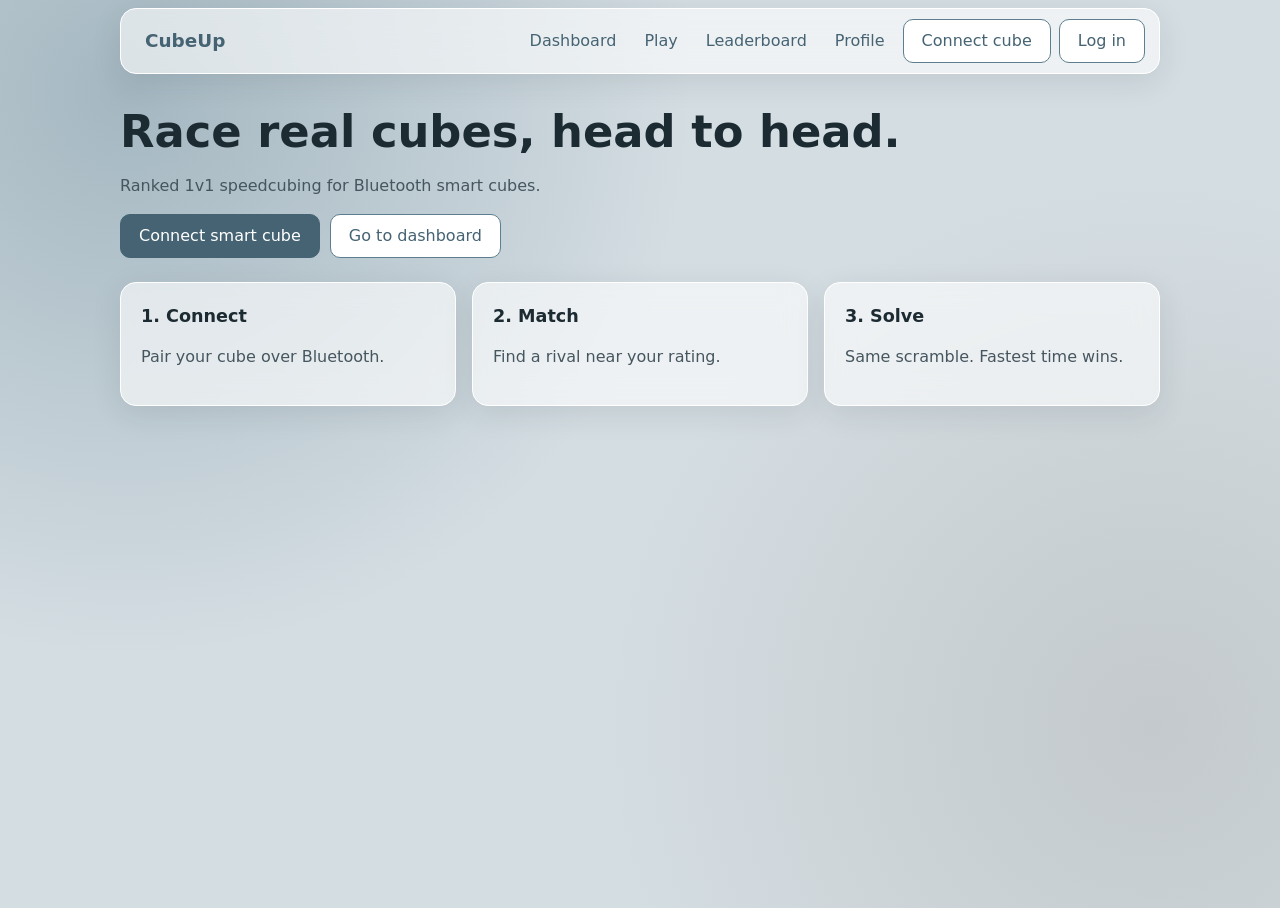
==== docs/index.html @ 80e6e478 "KAN-5 Serve the site with GitHub Pages from docs/ Co-Authored-By: Claude Sonnet 5.5 <noreply@anthrop" ====
<!doctype html>
<html lang="en">
<head>
  <meta charset="utf-8">
  <meta name="viewport" content="width=device-width, initial-scale=1">
  <title>CubeUp</title>
  <link rel="stylesheet" href="styles.css">
  <script type="module" src="app.js"></script>
</head>
<body>
  <header>
    <nav aria-label="Main">
      <a href="#/">CubeUp</a>
      <a href="#/dashboard">Dashboard</a>
      <a href="#/play">Play</a>
      <a href="#/leaderboard">Leaderboard</a>
      <a href="#/profile">Profile</a>
      <button data-open="pair">Connect cube</button>
      <button data-open="auth">Log in</button>
    </nav>
  </header>

  <main>
    <section data-view="" data-title="Home">
      <h1 tabindex="-1">Race real cubes, head to head.</h1>
      <p>Ranked 1v1 speedcubing for Bluetooth smart cubes.</p>
      <div class="actions"><button class="primary" data-open="pair">Connect smart cube</button><a href="#/dashboard">Go to dashboard</a></div>
      <div class="grid">
        <div class="card"><h2>1. Connect</h2><p>Pair your cube over Bluetooth.</p></div>
        <div class="card"><h2>2. Match</h2><p>Find a rival near your rating.</p></div>
        <div class="card"><h2>3. Solve</h2><p>Same scramble. Fastest time wins.</p></div>
      </div>
    </section>

    <section data-view="dashboard" data-title="Dashboard" hidden>
      <h1 tabindex="-1">Dashboard</h1>
      <div class="actions"><a class="primary" href="#/play">Ranked 1v1</a><a href="#/play">Casual Quick Play</a></div>
      <div class="grid">
        <div class="card"><h2>Rating</h2><p class="big">—</p></div>
        <div class="card"><h2>Best single</h2><p class="big">—</p></div>
        <div class="card"><h2>Win rate</h2><p class="big">—</p></div>
        <div class="card"><h2>Cube</h2><p>Not connected</p></div>
      </div>
    </section>

    <section data-view="play" data-title="Matchmaking" hidden>
      <h1 tabindex="-1">Matchmaking</h1>
      <div class="grid"><div class="card"><h2>Looking for a rival…</h2><p>Preview only. No real matchmaking yet.</p>
        <div class="actions"><button class="primary" data-open="vs">Simulate match found</button><a href="#/dashboard">Cancel</a></div></div></div>
    </section>

    <section data-view="arena" data-title="1v1 Arena" hidden>
      <h1 tabindex="-1">1v1 Arena</h1>
      <p>Scramble: —</p>
      <div class="grid">
        <div class="card"><h2>You</h2><p class="big">0.00</p></div>
        <div class="card"><h2>Rival</h2><p class="big">0.00</p></div>
      </div>
      <div class="actions"><button class="primary" data-open="result">Finish match</button></div>
    </section>

    <section data-view="leaderboard" data-title="Leaderboard" hidden>
      <h1 tabindex="-1">Leaderboard</h1>
      <div class="grid"><div class="card scroll"><table><thead><tr><th>Rank</th><th>Player</th><th>Tier</th><th>Rating</th></tr></thead><tbody><tr><td colspan="4">No ranked players yet</td></tr></tbody></table></div></div>
    </section>

    <section data-view="profile" data-title="Profile" hidden>
      <h1 tabindex="-1">Profile and Smart Cube Manager</h1>
      <div class="grid">
        <div class="card"><h2>Player</h2><p>Not logged in</p></div>
        <div class="card"><h2>Records</h2><p>No solves yet</p></div>
        <div class="card"><h2>Smart cube</h2><p>Not connected</p><button data-open="pair">Manage cube</button></div>
      </div>
    </section>
  </main>

  <dialog id="pair" aria-label="Connect smart cube">
    <div data-step><h2>1. Scan</h2><button data-next>Scan</button></div>
    <div data-step hidden><h2>2. Device list</h2><button data-next>Choose device</button></div>
    <div data-step hidden><h2>3. Handshake</h2><button data-next>Finish handshake</button></div>
    <div data-step hidden><h2>4. Connected</h2><a href="#/dashboard">Go to dashboard</a></div>
    <form method="dialog"><button>Close</button></form>
  </dialog>

  <dialog id="auth" aria-label="Log in or sign up">
    <h2>Log in / Sign up</h2>
    <a href="#/dashboard">Continue to dashboard</a>
    <form method="dialog"><button>Close</button></form>
  </dialog>

  <dialog id="vs" aria-label="Match found">
    <h2>Match found</h2>
    <form method="dialog"><button>Cancel</button></form>
  </dialog>

  <dialog id="result" aria-label="Match result">
    <h2>Match result</h2>
    <a href="#/play">Rematch</a>
    <a href="#/dashboard">Dashboard</a>
    <a href="#/leaderboard">Leaderboard</a>
    <a href="#/profile">Profile</a>
    <form method="dialog"><button>Close</button></form>
  </dialog>
</body>
</html>
---- docs/styles.css ----
/* Frosted aura palette. --deep is a darker --steel so small text passes contrast. */
:root {
  --steel: #5c7e8f; --grey: #a2a2a2; --mist: #d4dde2; --white: #fff;
  --deep: #456373; --ink: #1c2a32; --soft: #46565f;
  --glass: rgb(255 255 255 / .6);
}
* { box-sizing: border-box; }
[hidden] { display: none !important; }
body {
  margin: 0; min-height: 100vh; font: 16px/1.5 system-ui, sans-serif; color: var(--ink);
  background: radial-gradient(circle at 10% 10%, #5c7e8f66, transparent 40%),
    radial-gradient(circle at 90% 80%, #a2a2a255, transparent 40%), var(--mist) fixed;
}
header, .card, dialog {
  background: var(--glass); border: 1px solid var(--white); border-radius: 16px;
  backdrop-filter: blur(14px); box-shadow: 0 8px 30px #1c2a321a;
}
header { position: sticky; top: 8px; z-index: 1; margin: 8px auto; width: min(1040px, 100% - 16px); }
nav { display: flex; flex-wrap: wrap; gap: 8px; align-items: center; padding: 10px 14px; }
nav a:first-child { margin-right: auto; font-weight: 700; font-size: 1.15rem; background: none; }
a { color: var(--deep); }
nav a { padding: 6px 10px; border-radius: 8px; text-decoration: none; }
nav a[aria-current]:not(:first-child) { background: var(--white); font-weight: 600; }
main { width: min(1040px, 100% - 32px); margin: 32px auto; }
h1 { font-size: clamp(1.8rem, 5vw, 2.8rem); line-height: 1.15; margin: 0 0 8px; }
h1:focus { outline: none; }
h2 { font-size: 1.1rem; margin: 0 0 8px; }
p { color: var(--soft); }
.grid { display: grid; grid-template-columns: repeat(auto-fit, minmax(220px, 1fr)); gap: 16px; margin-top: 24px; }
.card { padding: 20px; }
.big { font: 700 2.4rem ui-monospace, monospace; font-variant-numeric: tabular-nums; color: var(--ink); margin: 4px 0; }
.actions { display: flex; flex-wrap: wrap; gap: 10px; margin-top: 16px; }
button, .actions a {
  font: inherit; cursor: pointer; padding: 9px 18px; border-radius: 10px; text-decoration: none;
  border: 1px solid var(--steel); background: var(--white); color: var(--deep);
}
.primary, .actions a.primary { background: var(--deep); border-color: var(--deep); color: var(--white); }
:focus-visible { outline: 3px solid var(--deep); outline-offset: 2px; }
.scroll { overflow-x: auto; }
table { width: 100%; border-collapse: collapse; }
th, td { text-align: left; padding: 10px 8px; border-bottom: 1px solid var(--grey); }
dialog { width: min(420px, 100% - 32px); padding: 24px; background: rgb(255 255 255 / .92); color: var(--ink); }
dialog::backdrop { background: #1c2a3266; backdrop-filter: blur(4px); }
dialog form { margin-top: 16px; text-align: right; }
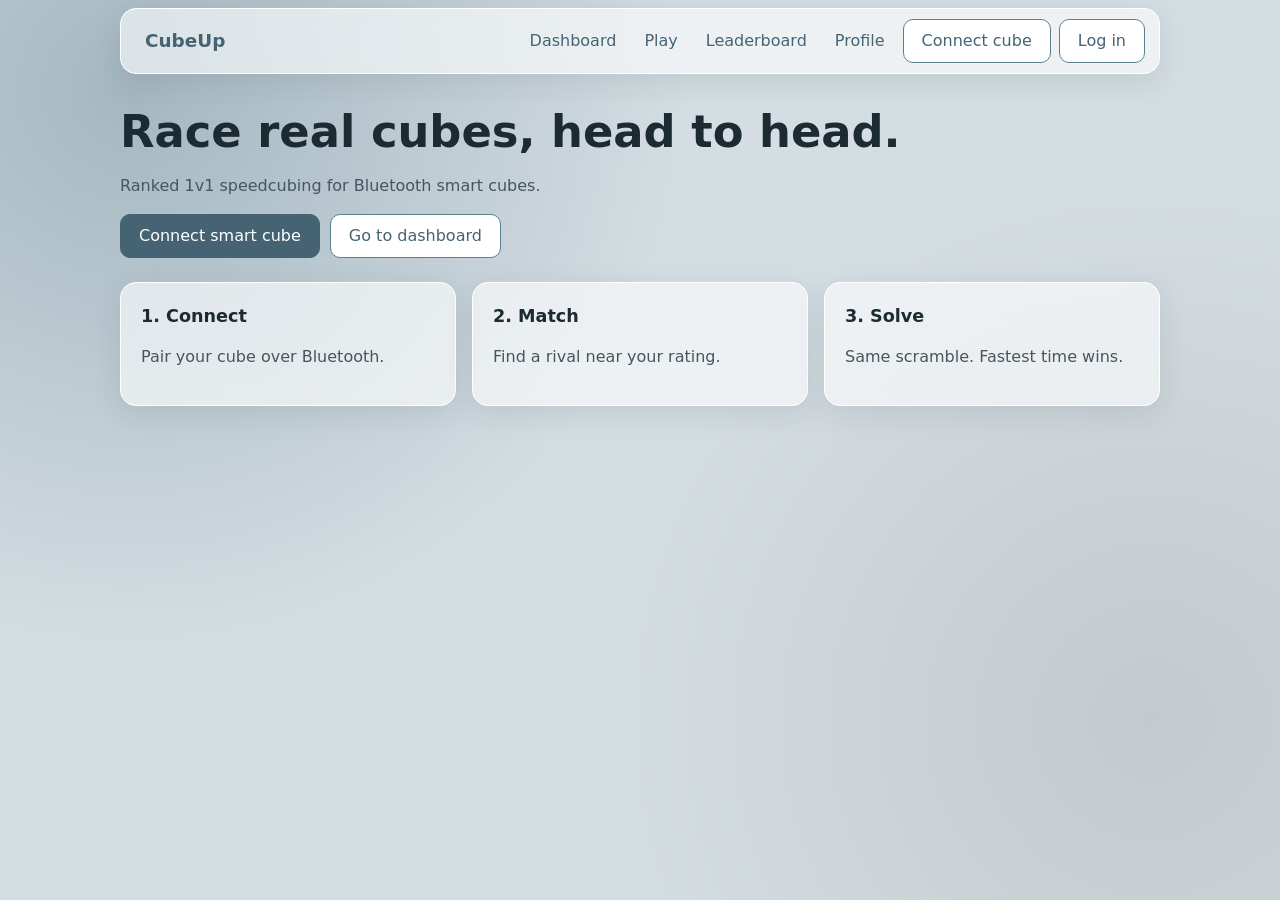
==== commit 4eadc637: "KAN-6 Add cubing.js scrambles to the Arena" ====
--- a/docs/index.html
+++ b/docs/index.html
@@ -51,7 +51,7 @@
 
     <section data-view="arena" data-title="1v1 Arena" hidden>
       <h1 tabindex="-1">1v1 Arena</h1>
-      <p>Scramble: —</p>
+      <p aria-live="polite">Scramble: <span id="scramble">—</span></p>
       <div class="grid">
         <div class="card"><h2>You</h2><p class="big">0.00</p></div>
         <div class="card"><h2>Rival</h2><p class="big">0.00</p></div>
--- a/docs/styles.css
+++ b/docs/styles.css
@@ -7,6 +7,7 @@
 * { box-sizing: border-box; }
 [hidden] { display: none !important; }
 body {
+  display: flow-root; /* establish a new block formatting context for sticky header */
   margin: 0; min-height: 100vh; font: 16px/1.5 system-ui, sans-serif; color: var(--ink);
   background: radial-gradient(circle at 10% 10%, #5c7e8f66, transparent 40%),
     radial-gradient(circle at 90% 80%, #a2a2a255, transparent 40%), var(--mist) fixed;
